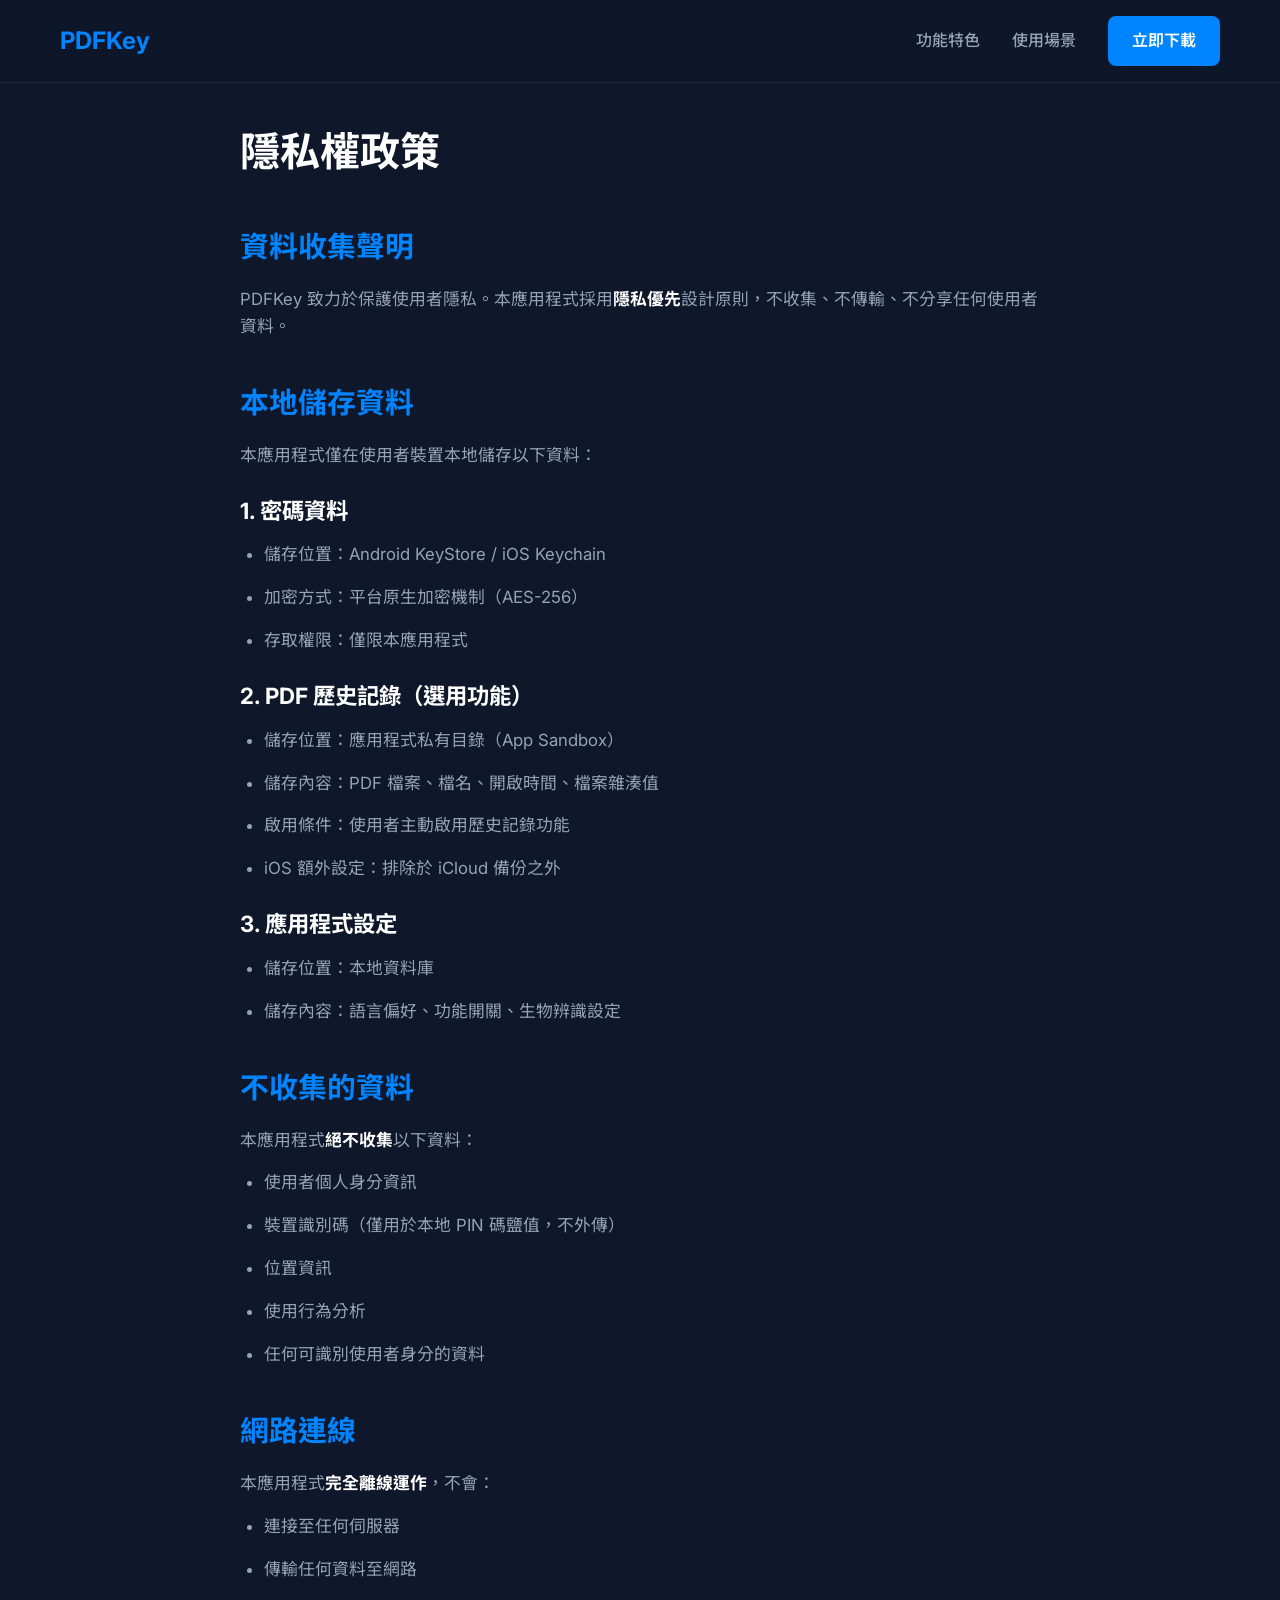
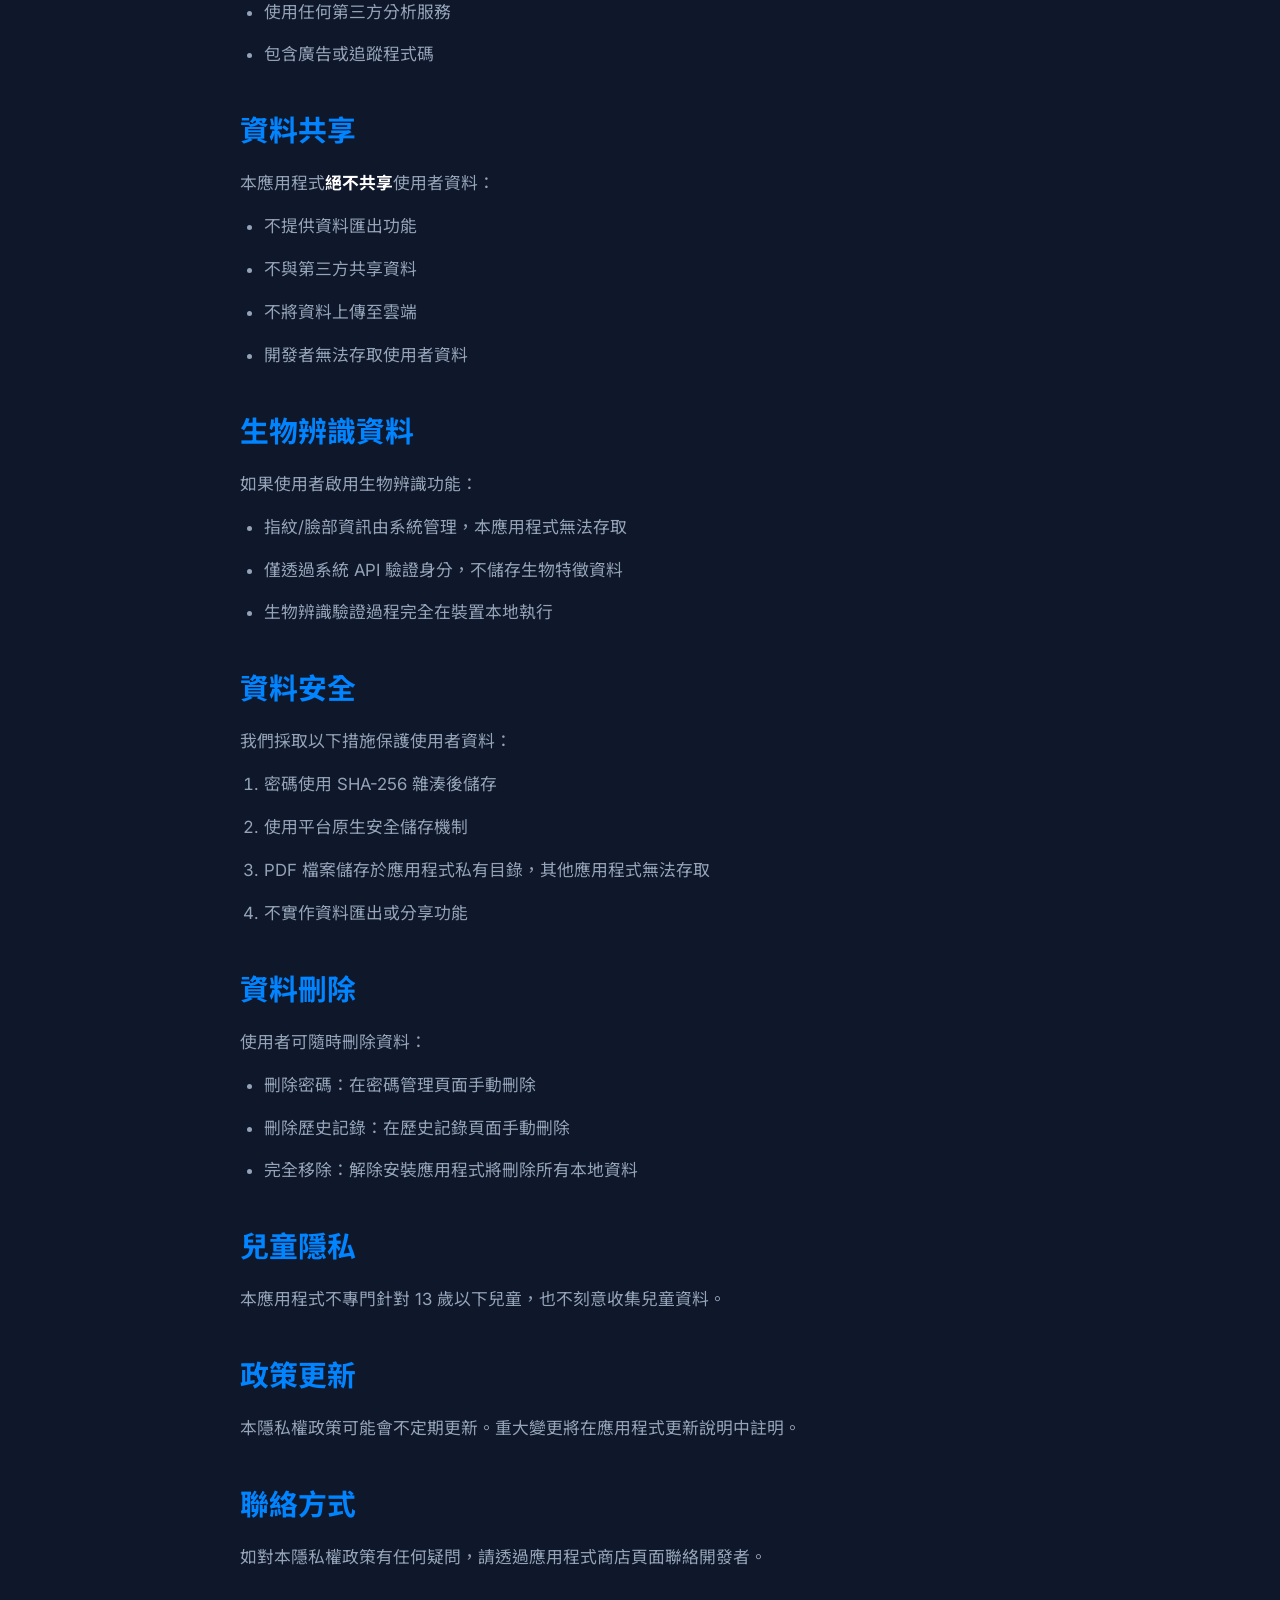
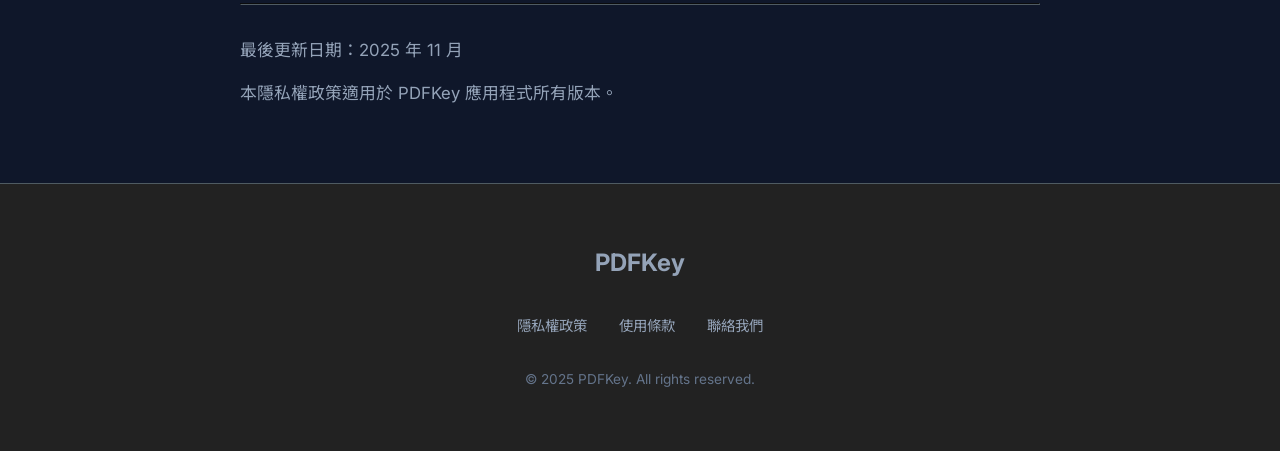
==== pdfkey/privacy.html @ 23a2e24d "first commit" ====
<!DOCTYPE html>
<html lang="zh-TW">

<head>
    <meta charset="UTF-8">
    <meta name="viewport" content="width=device-width, initial-scale=1.0">
    <title>隱私權政策 - PDFKey</title>
    <link rel="icon" href="images/icon.png">
    <link rel="stylesheet" href="style.css">
    <link rel="preconnect" href="https://fonts.googleapis.com">
    <link rel="preconnect" href="https://fonts.gstatic.com" crossorigin>
    <link
        href="https://fonts.googleapis.com/css2?family=Inter:wght@400;500;600;700&family=Noto+Sans+TC:wght@400;500;700&display=swap"
        rel="stylesheet">
    <style>
        .legal-content {
            padding: 120px 0 60px;
            max-width: 800px;
            margin: 0 auto;
        }

        .legal-content h1 {
            font-size: 2.5rem;
            margin-bottom: 2rem;
            color: var(--text-main);
        }

        .legal-content h2 {
            font-size: 1.8rem;
            margin-top: 2.5rem;
            margin-bottom: 1rem;
            color: var(--accent-1);
        }

        .legal-content h3 {
            font-size: 1.4rem;
            margin-top: 1.5rem;
            margin-bottom: 0.8rem;
            color: var(--text-main);
        }

        .legal-content p,
        .legal-content li {
            color: var(--text-muted);
            margin-bottom: 1rem;
            font-size: 1.05rem;
        }

        .legal-content ul {
            list-style: disc;
            padding-left: 1.5rem;
            margin-bottom: 1.5rem;
        }

        .legal-content strong {
            color: var(--text-main);
        }
    </style>
</head>

<body>
    <header class="header">
        <div class="container header-container">
            <a href="index.html" class="logo">PDFKey</a>
            <nav class="nav">
                <ul class="nav-list">
                    <li><a href="index.html#features">功能特色</a></li>
                    <li><a href="index.html#use-cases">使用場景</a></li>
                    <li><a href="index.html#download" class="btn btn-primary nav-btn">立即下載</a></li>
                </ul>
            </nav>
        </div>
    </header>

    <main>
        <article class="container legal-content">
            <h1>隱私權政策</h1>

            <h2>資料收集聲明</h2>
            <p>PDFKey 致力於保護使用者隱私。本應用程式採用<strong>隱私優先</strong>設計原則，不收集、不傳輸、不分享任何使用者資料。</p>

            <h2>本地儲存資料</h2>
            <p>本應用程式僅在使用者裝置本地儲存以下資料：</p>

            <h3>1. 密碼資料</h3>
            <ul>
                <li>儲存位置：Android KeyStore / iOS Keychain</li>
                <li>加密方式：平台原生加密機制（AES-256）</li>
                <li>存取權限：僅限本應用程式</li>
            </ul>

            <h3>2. PDF 歷史記錄（選用功能）</h3>
            <ul>
                <li>儲存位置：應用程式私有目錄（App Sandbox）</li>
                <li>儲存內容：PDF 檔案、檔名、開啟時間、檔案雜湊值</li>
                <li>啟用條件：使用者主動啟用歷史記錄功能</li>
                <li>iOS 額外設定：排除於 iCloud 備份之外</li>
            </ul>

            <h3>3. 應用程式設定</h3>
            <ul>
                <li>儲存位置：本地資料庫</li>
                <li>儲存內容：語言偏好、功能開關、生物辨識設定</li>
            </ul>

            <h2>不收集的資料</h2>
            <p>本應用程式<strong>絕不收集</strong>以下資料：</p>
            <ul>
                <li>使用者個人身分資訊</li>
                <li>裝置識別碼（僅用於本地 PIN 碼鹽值，不外傳）</li>
                <li>位置資訊</li>
                <li>使用行為分析</li>
                <li>任何可識別使用者身分的資料</li>
            </ul>

            <h2>網路連線</h2>
            <p>本應用程式<strong>完全離線運作</strong>，不會：</p>
            <ul>
                <li>連接至任何伺服器</li>
                <li>傳輸任何資料至網路</li>
                <li>使用任何第三方分析服務</li>
                <li>包含廣告或追蹤程式碼</li>
            </ul>

            <h2>資料共享</h2>
            <p>本應用程式<strong>絕不共享</strong>使用者資料：</p>
            <ul>
                <li>不提供資料匯出功能</li>
                <li>不與第三方共享資料</li>
                <li>不將資料上傳至雲端</li>
                <li>開發者無法存取使用者資料</li>
            </ul>

            <h2>生物辨識資料</h2>
            <p>如果使用者啟用生物辨識功能：</p>
            <ul>
                <li>指紋/臉部資訊由系統管理，本應用程式無法存取</li>
                <li>僅透過系統 API 驗證身分，不儲存生物特徵資料</li>
                <li>生物辨識驗證過程完全在裝置本地執行</li>
            </ul>

            <h2>資料安全</h2>
            <p>我們採取以下措施保護使用者資料：</p>
            <ol style="padding-left: 1.5rem; margin-bottom: 1.5rem; color: var(--text-muted);">
                <li>密碼使用 SHA-256 雜湊後儲存</li>
                <li>使用平台原生安全儲存機制</li>
                <li>PDF 檔案儲存於應用程式私有目錄，其他應用程式無法存取</li>
                <li>不實作資料匯出或分享功能</li>
            </ol>

            <h2>資料刪除</h2>
            <p>使用者可隨時刪除資料：</p>
            <ul>
                <li>刪除密碼：在密碼管理頁面手動刪除</li>
                <li>刪除歷史記錄：在歷史記錄頁面手動刪除</li>
                <li>完全移除：解除安裝應用程式將刪除所有本地資料</li>
            </ul>

            <h2>兒童隱私</h2>
            <p>本應用程式不專門針對 13 歲以下兒童，也不刻意收集兒童資料。</p>

            <h2>政策更新</h2>
            <p>本隱私權政策可能會不定期更新。重大變更將在應用程式更新說明中註明。</p>

            <h2>聯絡方式</h2>
            <p>如對本隱私權政策有任何疑問，請透過應用程式商店頁面聯絡開發者。</p>

            <hr style="border-color: var(--border); margin: 2rem 0;">
            <p>最後更新日期：2025 年 11 月</p>
            <p>本隱私權政策適用於 PDFKey 應用程式所有版本。</p>
        </article>
    </main>

    <footer class="footer">
        <div class="container footer-container">
            <div class="footer-logo">PDFKey</div>
            <div class="footer-links">
                <a href="privacy.html">隱私權政策</a>
                <a href="terms.html">使用條款</a>
                <a href="#">聯絡我們</a>
            </div>
            <div class="footer-copyright">
                &copy; 2025 PDFKey. All rights reserved.
            </div>
        </div>
    </footer>
</body>

</html>
---- pdfkey/style.css ----
:root {
    --primary: #0f172a;
    --secondary-1: #212a37;
    --secondary-2: #222222;
    --secondary-3: #152030;
    --border: #4f5b62;
    --accent-1: #0084ff;
    --accent-2: #0177e3;
    --accent-3: #fb923c;
    --text-main: #ffffff;
    --text-muted: #94a3b8;
    --font-main: 'Inter', 'Noto Sans TC', sans-serif;
}

* {
    margin: 0;
    padding: 0;
    box-sizing: border-box;
}

body {
    font-family: var(--font-main);
    background-color: var(--primary);
    color: var(--text-main);
    line-height: 1.6;
    overflow-x: hidden;
}

a {
    text-decoration: none;
    color: inherit;
    transition: color 0.3s ease;
}

ul {
    list-style: none;
}

/* Utilities */
.container {
    max-width: 1200px;
    margin: 0 auto;
    padding: 0 20px;
}

.btn {
    display: inline-block;
    padding: 12px 24px;
    border-radius: 8px;
    font-weight: 600;
    cursor: pointer;
    transition: all 0.3s ease;
}

.btn-primary {
    background-color: var(--accent-1);
    color: white;
}

.btn-primary:hover {
    background-color: var(--accent-2);
    transform: translateY(-2px);
}

.section-title {
    font-size: 2.5rem;
    font-weight: 700;
    text-align: center;
    margin-bottom: 3rem;
    background: linear-gradient(to right, #fff, #94a3b8);
    -webkit-background-clip: text;
    -webkit-text-fill-color: transparent;
}

/* Header */
.header {
    position: fixed;
    top: 0;
    left: 0;
    width: 100%;
    background-color: rgba(15, 23, 42, 0.9);
    backdrop-filter: blur(10px);
    z-index: 1000;
    border-bottom: 1px solid rgba(79, 91, 98, 0.3);
    padding: 1rem 0;
}

.header-container {
    display: flex;
    justify-content: space-between;
    align-items: center;
}

.logo {
    font-size: 1.5rem;
    font-weight: 700;
    color: var(--accent-1);
}

.nav-list {
    display: flex;
    align-items: center;
    gap: 2rem;
}

.nav-list a:not(.btn) {
    color: var(--text-muted);
    font-weight: 500;
}

.nav-list a:not(.btn):hover {
    color: var(--text-main);
}

.mobile-menu-btn {
    display: none;
    background: none;
    border: none;
    cursor: pointer;
    flex-direction: column;
    gap: 6px;
}

.mobile-menu-btn span {
    display: block;
    width: 25px;
    height: 2px;
    background-color: var(--text-main);
    transition: 0.3s;
}

/* Hero Section */
.hero {
    padding: 160px 0 100px;
    background: radial-gradient(circle at top right, var(--secondary-3), var(--primary));
    overflow: hidden;
}

.hero-container {
    display: flex;
    align-items: center;
    gap: 4rem;
}

.hero-content {
    flex: 1;
}

.hero h1 {
    font-size: 3.5rem;
    line-height: 1.2;
    margin-bottom: 1.5rem;
    font-weight: 800;
}

.hero-subtitle {
    font-size: 1.25rem;
    color: var(--text-muted);
    margin-bottom: 2.5rem;
}

.hero-buttons {
    display: flex;
    gap: 1rem;
    flex-wrap: wrap;
}

.store-badge {
    display: inline-flex;
    align-items: center;
    transition: transform 0.3s ease;
}

.store-badge img {
    height: 50px;
    width: auto;
    display: block;
}

.store-badge:hover {
    transform: translateY(-2px);
    opacity: 0.9;
}

.store-badge.coming-soon {
    position: relative;
    cursor: default;
    pointer-events: none;
}

.store-badge.coming-soon::after {
    content: 'Coming Soon';
    position: absolute;
    top: 0;
    left: 0;
    width: 100%;
    height: 100%;
    background-color: rgba(0, 0, 0, 0.7);
    color: #fff;
    display: flex;
    align-items: center;
    justify-content: center;
    font-weight: 700;
    font-size: 0.9rem;
    border-radius: 10px;
    backdrop-filter: blur(2px);
    text-transform: uppercase;
    letter-spacing: 1px;
}

.hero-image {
    flex: 1;
    display: flex;
    justify-content: center;
    position: relative;
}

.hero-image::before {
    content: '';
    position: absolute;
    width: 300px;
    height: 300px;
    background: var(--accent-1);
    filter: blur(100px);
    opacity: 0.2;
    z-index: -1;
    border-radius: 50%;
}

.app-mockup {
    width: 300px;
    height: 600px;
    background-color: var(--secondary-2);
    border-radius: 40px;
    border: 8px solid var(--border);
    position: relative;
    box-shadow: 0 20px 50px rgba(0, 0, 0, 0.5);
    overflow: hidden;
}

.mockup-screen {
    width: 100%;
    height: 100%;
    background-color: #000;
    overflow: hidden;
    position: relative;
}

.carousel-container {
    width: 100%;
    height: 100%;
    position: relative;
}

.carousel-slide {
    position: absolute;
    top: 0;
    left: 0;
    width: 100%;
    height: 100%;
    object-fit: cover;
    opacity: 0;
    transition: opacity 1s ease-in-out;
}

.carousel-slide.active {
    opacity: 1;
}

/* Features Section */
.features {
    padding: 100px 0;
    background-color: var(--primary);
}

.features-grid {
    display: grid;
    grid-template-columns: repeat(auto-fit, minmax(250px, 1fr));
    gap: 2rem;
}

.feature-card {
    background-color: var(--secondary-1);
    padding: 2rem;
    border-radius: 16px;
    border: 1px solid rgba(79, 91, 98, 0.3);
    transition: transform 0.3s ease;
}

.feature-card:hover {
    transform: translateY(-5px);
    border-color: var(--accent-1);
}

.feature-icon {
    font-size: 2.5rem;
    margin-bottom: 1.5rem;
}

.feature-card h3 {
    font-size: 1.25rem;
    margin-bottom: 1rem;
    color: var(--text-main);
}

.feature-card p {
    color: var(--text-muted);
    font-size: 0.95rem;
}

/* Use Cases Section */
.use-cases {
    padding: 100px 0;
    background-color: var(--secondary-3);
}

.use-cases-grid {
    display: grid;
    grid-template-columns: repeat(auto-fit, minmax(300px, 1fr));
    gap: 2rem;
}

.use-case-item {
    background: linear-gradient(145deg, var(--secondary-1), var(--secondary-2));
    padding: 2.5rem;
    border-radius: 20px;
    border: 1px solid var(--border);
    position: relative;
    overflow: hidden;
}

.use-case-item::before {
    content: '';
    position: absolute;
    top: 0;
    left: 0;
    width: 100%;
    height: 4px;
    background: linear-gradient(90deg, var(--accent-1), var(--accent-3));
}

.use-case-content h3 {
    font-size: 1.5rem;
    margin-bottom: 1rem;
    color: var(--text-main);
}

.use-case-content p {
    color: var(--text-muted);
}

/* CTA Section */
.cta {
    padding: 100px 0;
    text-align: center;
    background: linear-gradient(180deg, var(--primary) 0%, var(--secondary-3) 100%);
}

.cta h2 {
    font-size: 2.5rem;
    margin-bottom: 1.5rem;
}

.cta p {
    color: var(--text-muted);
    margin-bottom: 3rem;
    font-size: 1.2rem;
}

.cta .hero-buttons {
    justify-content: center;
}

/* Footer */
.footer {
    padding: 60px 0;
    background-color: var(--secondary-2);
    border-top: 1px solid var(--border);
}

.footer-container {
    display: flex;
    flex-direction: column;
    align-items: center;
    gap: 2rem;
}

.footer-logo {
    font-size: 1.5rem;
    font-weight: 700;
    color: var(--text-muted);
}

.footer-links {
    display: flex;
    gap: 2rem;
}

.footer-links a {
    color: var(--text-muted);
    font-size: 0.9rem;
}

.footer-links a:hover {
    color: var(--accent-1);
}

.footer-copyright {
    color: #64748b;
    font-size: 0.85rem;
}

/* Responsive Design */
@media (max-width: 992px) {
    .hero-container {
        flex-direction: column;
        text-align: center;
        gap: 3rem;
    }

    .hero-buttons {
        justify-content: center;
    }

    .hero h1 {
        font-size: 2.8rem;
    }
}

@media (max-width: 768px) {
    .mobile-menu-btn {
        display: flex;
    }

    .nav-list {
        position: fixed;
        top: 70px;
        left: 0;
        width: 100%;
        background-color: var(--secondary-1);
        flex-direction: column;
        padding: 2rem 0;
        border-bottom: 1px solid var(--border);
        transform: translateY(-150%);
        transition: transform 0.3s ease;
    }

    .nav-list.active {
        transform: translateY(0);
    }

    .section-title {
        font-size: 2rem;
    }

    .hero h1 {
        font-size: 2.2rem;
    }
}
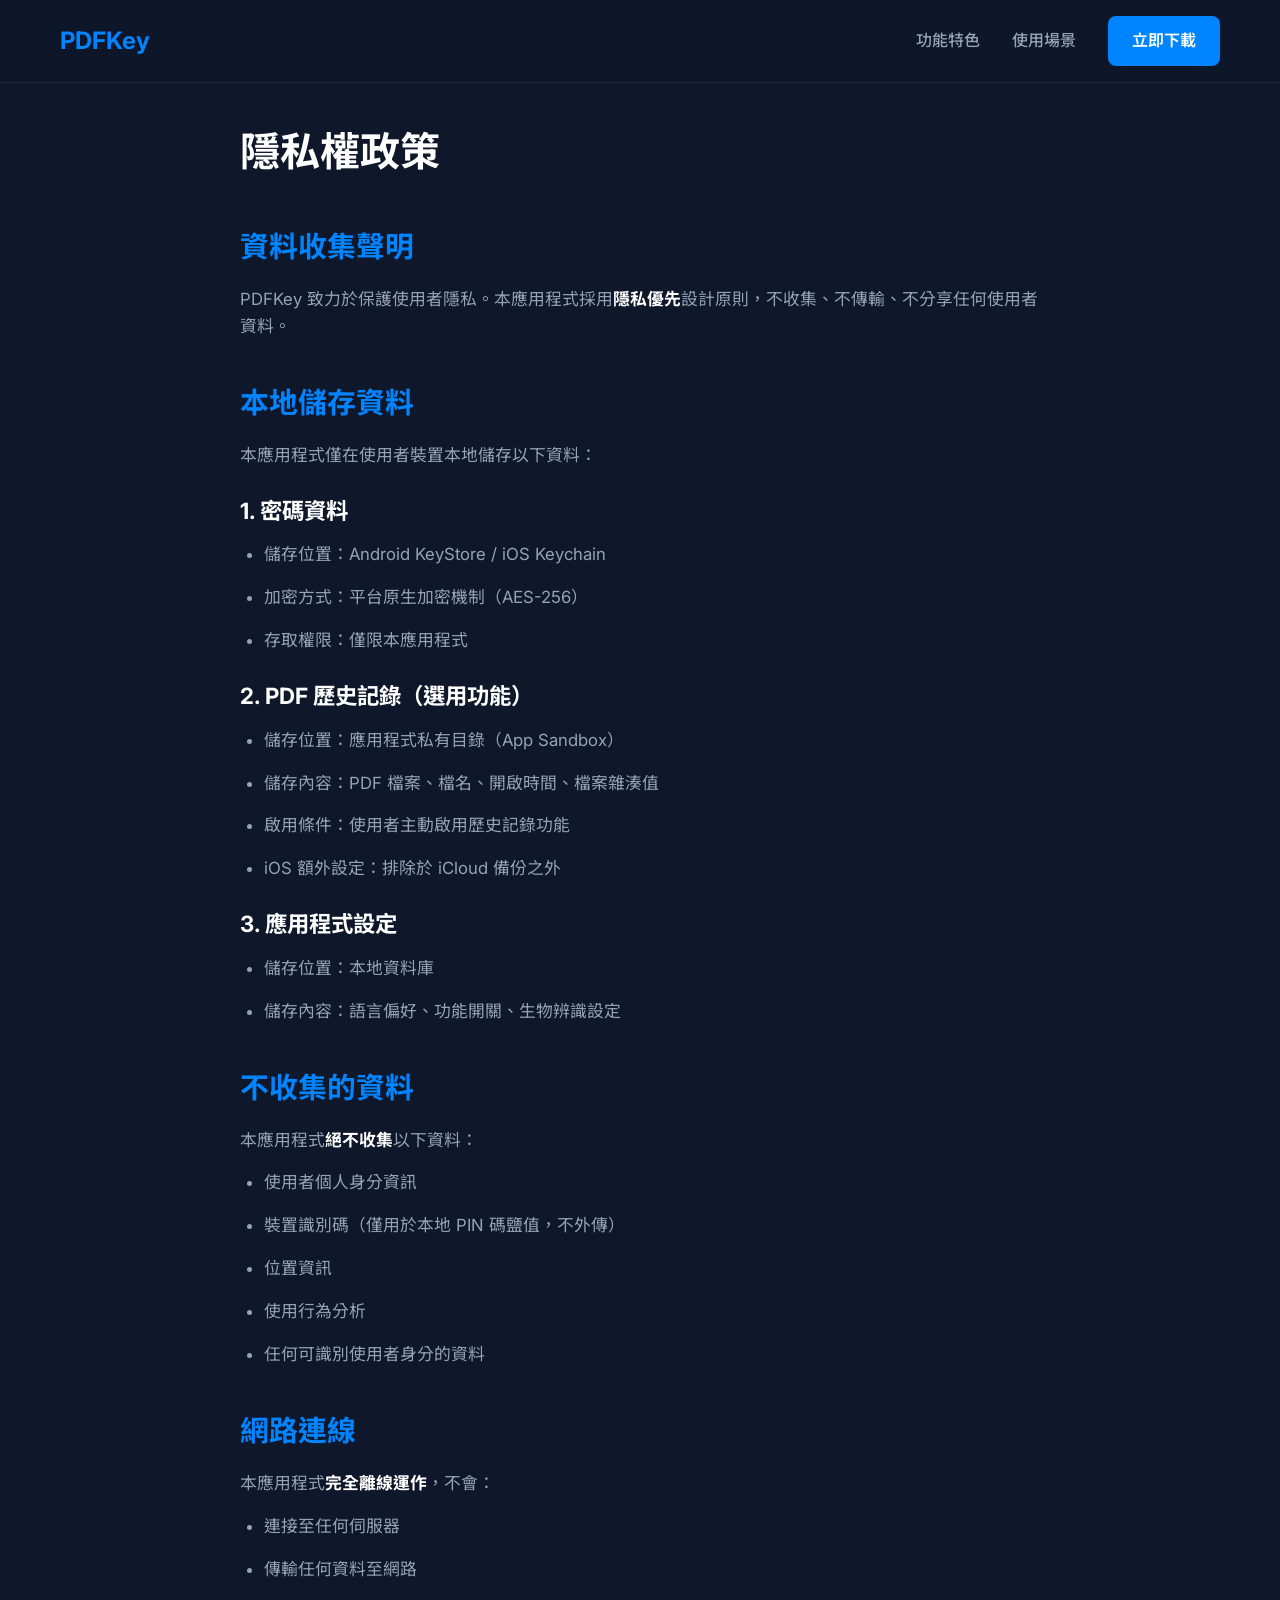
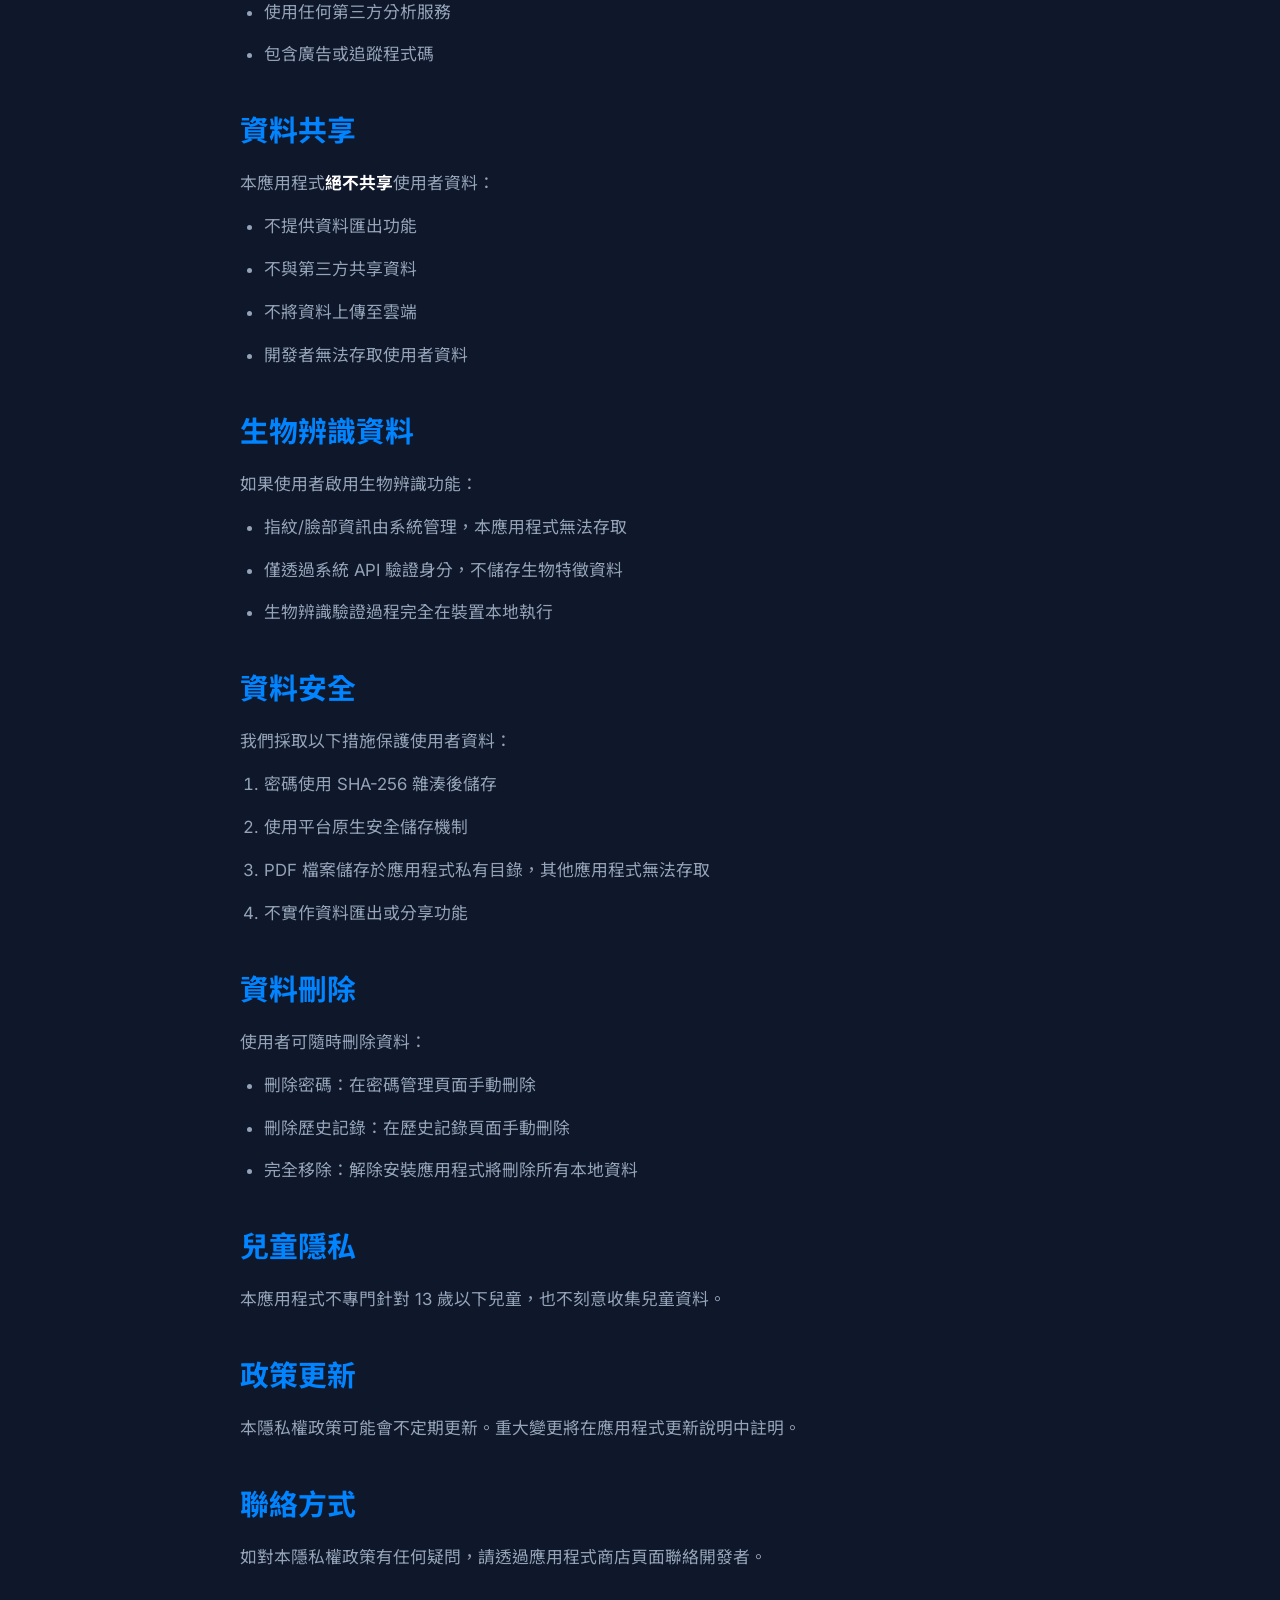
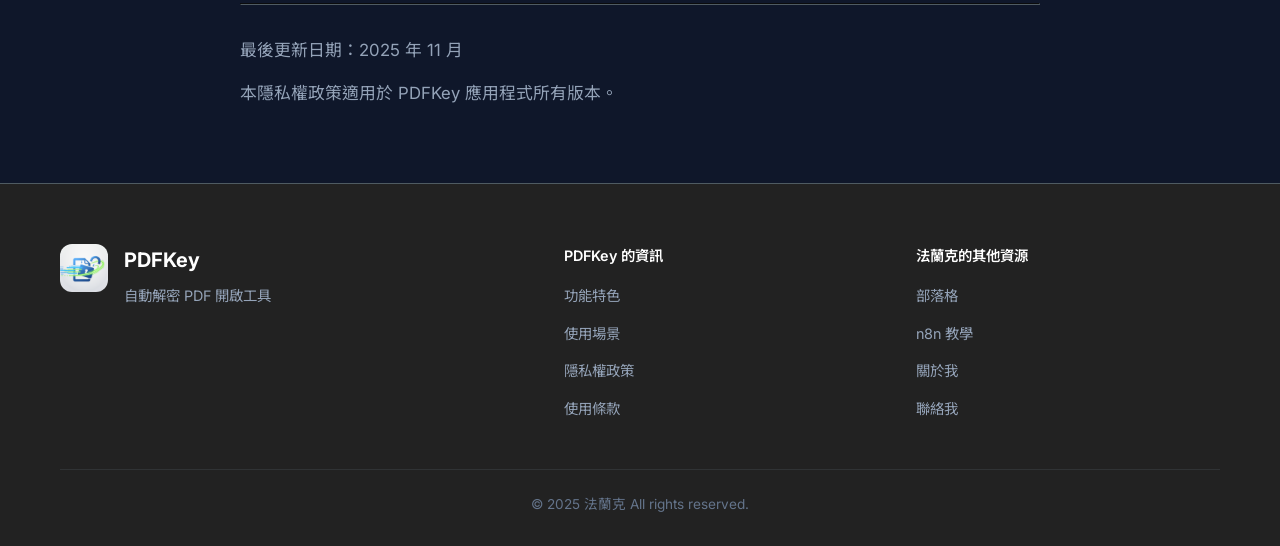
==== commit a0613b15: "redesign footer with three-column grid layout - Add brand section with logo and slogan - Add product" ====
--- a/pdfkey/privacy.html
+++ b/pdfkey/privacy.html
@@ -172,15 +172,45 @@
     </main>
 
     <footer class="footer">
-        <div class="container footer-container">
-            <div class="footer-logo">PDFKey</div>
-            <div class="footer-links">
-                <a href="privacy.html">隱私權政策</a>
-                <a href="terms.html">使用條款</a>
-                <a href="#">聯絡我們</a>
+        <div class="container">
+            <div class="footer-grid">
+                <!-- 左欄：品牌資訊 -->
+                <div class="footer-brand">
+                    <div class="footer-logo">
+                        <img src="images/icon.png" alt="PDFKey Logo" class="footer-logo-img">
+                    </div>
+                    <div class="footer-brand-content">
+                        <h3 class="footer-title">PDFKey</h3>
+                        <p class="footer-slogan">自動解密 PDF 開啟工具</p>
+                    </div>
+                </div>
+
+                <!-- 中欄：產品資訊 -->
+                <div class="footer-links">
+                    <h4 class="footer-links-title">PDFKey 的資訊</h4>
+                    <ul class="footer-links-list">
+                        <li><a href="index.html#features">功能特色</a></li>
+                        <li><a href="index.html#use-cases">使用場景</a></li>
+                        <li><a href="privacy.html">隱私權政策</a></li>
+                        <li><a href="terms.html">使用條款</a></li>
+                    </ul>
+                </div>
+
+                <!-- 右欄：法蘭克的其他資源 -->
+                <div class="footer-links">
+                    <h4 class="footer-links-title">法蘭克的其他資源</h4>
+                    <ul class="footer-links-list">
+                        <li><a href="https://www.frankchen.tw/" target="_blank" rel="noopener noreferrer">部落格</a></li>
+                        <li><a href="https://www.frankchen.tw/n8n-resources/" target="_blank" rel="noopener noreferrer">n8n 教學</a></li>
+                        <li><a href="https://www.frankchen.tw/about/" target="_blank" rel="noopener noreferrer">關於我</a></li>
+                        <li><a href="https://www.frankchen.tw/contact-frank/" target="_blank" rel="noopener noreferrer">聯絡我</a></li>
+                    </ul>
+                </div>
             </div>
-            <div class="footer-copyright">
-                &copy; 2025 PDFKey. All rights reserved.
+
+            <!-- 底部版權 -->
+            <div class="footer-bottom">
+                <p class="footer-copyright">© 2025 法蘭克 All rights reserved.</p>
             </div>
         </div>
     </footer>
--- a/pdfkey/style.css
+++ b/pdfkey/style.css
@@ -373,36 +373,72 @@
 
 /* Footer */
 .footer {
-    padding: 60px 0;
+    padding: 60px 0 30px;
     background-color: var(--secondary-2);
     border-top: 1px solid var(--border);
 }
 
-.footer-container {
+.footer-grid {
+    display: grid;
+    grid-template-columns: 1.5fr 1fr 1fr;
+    gap: 3rem;
+    margin-bottom: 3rem;
+}
+
+/* 左欄品牌區塊 */
+.footer-brand {
+    display: flex;
+    align-items: flex-start;
+    gap: 1rem;
+}
+
+.footer-logo-img {
+    width: 48px;
+    height: 48px;
+    border-radius: 12px;
+}
+
+.footer-title {
+    font-size: 1.25rem;
+    font-weight: 700;
+    color: var(--text-main);
+    margin-bottom: 0.5rem;
+}
+
+.footer-slogan {
+    color: var(--text-muted);
+    font-size: 0.9rem;
+}
+
+/* 連結區塊 */
+.footer-links-title {
+    font-size: 0.9rem;
+    font-weight: 600;
+    color: var(--text-main);
+    margin-bottom: 1rem;
+}
+
+.footer-links-list {
     display: flex;
     flex-direction: column;
-    align-items: center;
-    gap: 2rem;
-}
-
-.footer-logo {
-    font-size: 1.5rem;
-    font-weight: 700;
-    color: var(--text-muted);
-}
-
-.footer-links {
-    display: flex;
-    gap: 2rem;
-}
-
-.footer-links a {
+    gap: 0.75rem;
+}
+
+.footer-links-list a {
     color: var(--text-muted);
     font-size: 0.9rem;
-}
-
-.footer-links a:hover {
+    transition: color 0.3s ease;
+}
+
+.footer-links-list a:hover {
     color: var(--accent-1);
+}
+
+/* 底部版權 */
+.footer-bottom {
+    border-top: 1px solid rgba(79, 91, 98, 0.3);
+    padding-top: 1.5rem;
+    text-align: center;
 }
 
 .footer-copyright {
@@ -456,4 +492,20 @@
     .hero h1 {
         font-size: 2.2rem;
     }
+
+    /* Footer 響應式 */
+    .footer-grid {
+        grid-template-columns: 1fr;
+        gap: 2rem;
+        text-align: center;
+    }
+
+    .footer-brand {
+        flex-direction: column;
+        align-items: center;
+    }
+
+    .footer-links-list {
+        align-items: center;
+    }
 }
